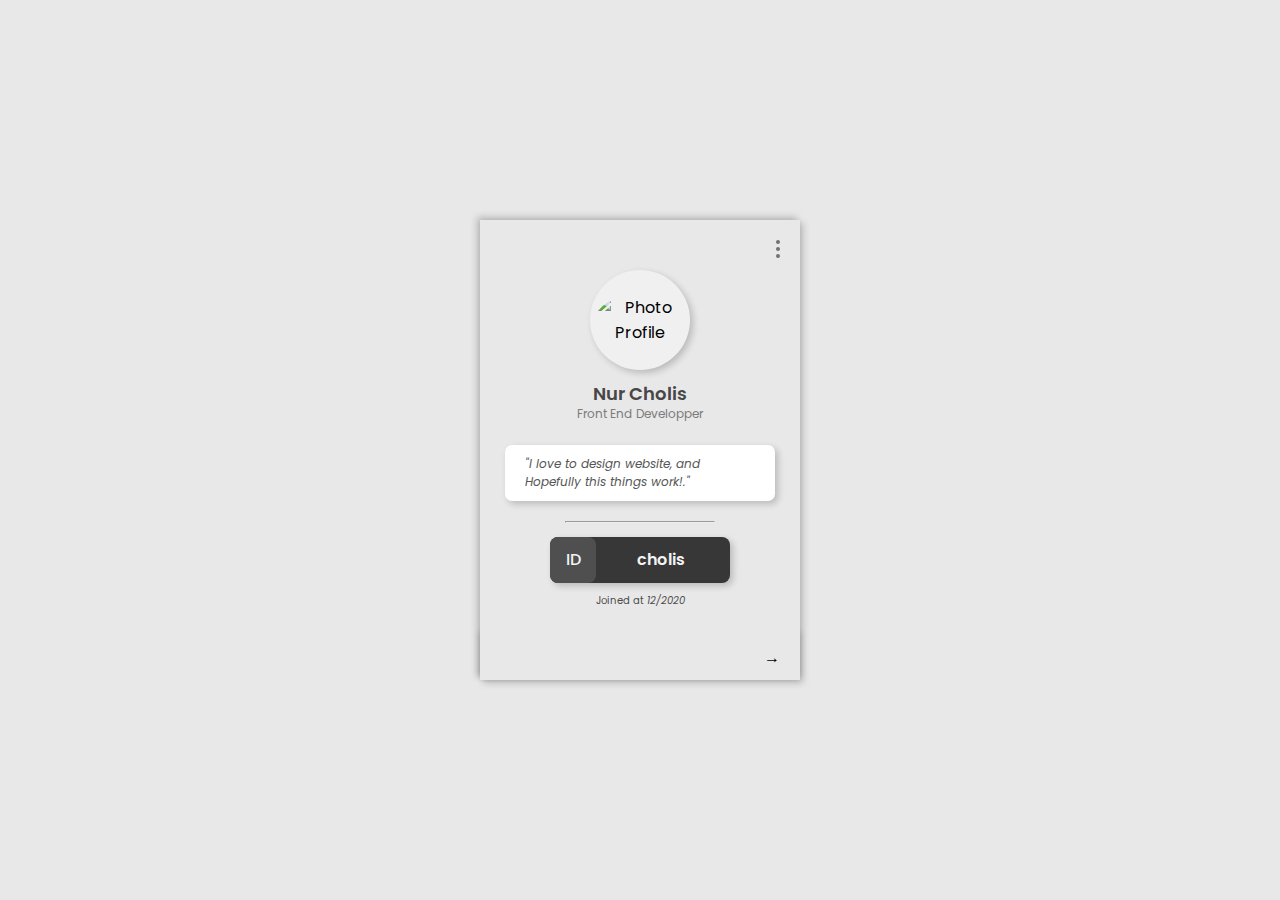
==== cubelink.html @ f31f00e4 "Create cubelink.html" ====
<!DOCTYPE html>
<html lang="en">

<head>
    <meta charset="UTF-8" />
    <meta name="viewport" content="width=device-width, initial-scale=1.0" />
    <title>Cublink | Cholis</title>
    <style type="text/css">
        /* IMPORT FONT POPPIN FROM GOOGLE FONTS */
@import url("https://fonts.googleapis.com/css2?family=Poppins:ital,wght@0,200;0,300;0,400;0,500;0,600;0,700;0,800;0,900;1,200;1,300;1,400;1,500;1,600;1,700;1,800&display=swap");

* {
  margin: 0;
  padding: 0;
  -webkit-box-sizing: border-box;
  box-sizing: border-box;
}

body {
  font-family: "Poppins", sans-serif;
  background-color: #e8e8e8;
}

.container {
  width: 100%;
  max-width: 1280px;
  margin: auto;
  min-height: 100vh;
  display: -webkit-box;
  display: -ms-flexbox;
  display: flex;
  -webkit-box-pack: center;
  -ms-flex-pack: center;
  justify-content: center;
  -webkit-box-align: center;
  -ms-flex-align: center;
  align-items: center;
  -webkit-box-orient: vertical;
  -webkit-box-direction: normal;
  -ms-flex-direction: column;
  flex-direction: column;
}

.card {
  /* margin-top: -40px; */
  width: 90%;
  max-width: 320px;
  min-height: 460px;
  -webkit-box-shadow: 3px 3px 7px rgba(0, 0, 0, 0.2),
    -3px -3px 7px rgba(0, 0, 0, 0.2);
  box-shadow: 3px 3px 7px rgba(0, 0, 0, 0.2), -3px -3px 7px rgba(0, 0, 0, 0.2);
  position: relative;
  -webkit-transform-style: preserve-3d;
  transform-style: preserve-3d;
  -webkit-transition: all 0.8s ease-in-out;
  -o-transition: all 0.8s ease-in-out;
  transition: all 0.8s ease-in-out;
  -webkit-backface-visibility: visible;
  backface-visibility: visible;
}

.front-side {
  width: 100%;
  min-height: 460px;
  background-color: #e8e8e8;
  margin: auto;
  position: absolute;
  padding: 10px;
}

.front-side nav {
  width: 100%;
  height: 40px;
  display: -webkit-box;
  display: -ms-flexbox;
  display: flex;
  -webkit-box-align: center;
  -ms-flex-align: center;
  align-items: center;
  -webkit-box-pack: end;
  -ms-flex-pack: end;
  justify-content: flex-end;
}
.front-side nav ul {
  list-style: none;
  display: -webkit-box;
  display: -ms-flexbox;
  display: flex;
  -webkit-box-pack: right;
  -ms-flex-pack: right;
  justify-content: right;
}
.front-side nav ul li {
  display: inline;
  margin-right: 0px;
}
.front-side nav ul li span {
  display: block;
  width: 4px;
  height: 4px;
  background-color: #727272;
  border-radius: 100%;
  margin-bottom: 3px;
}

.info {
  cursor: pointer;
  padding: 0 10px;
}

.front-side .tab-info {
  display: none;
  position: absolute;
  top: 0;
  right: 0;
  padding: 20px;
  width: 100px;
  height: 60px;
  background-color: #dfdfdf;
  -webkit-box-shadow: -3px 3px 8px rgba(0, 0, 0, 0.2);
  box-shadow: -3px 3px 8px rgba(0, 0, 0, 0.2);
  border-bottom-right-radius: 20px;
}
.front-side .tab-info div {
  margin-left: -15px;
  margin-top: -20px;
  color: #767676;
  cursor: pointer;
  font-size: 14px;
}
.front-side .tab-info p {
  margin-top: -5px;
  text-align: center;
  color: #525252;
  font-size: 10px;
  font-weight: 500;
}
.front-side .tab-info h5 {
  text-align: center;
  color: #525252;
  font-size: 12px;
}

.front-side header {
  width: 100%;
  min-height: 160px;
}
.front-side header .photo-wrapper {
  width: 100%;
  text-align: center;
}
.front-side header .photo-wrapper .photo {
  display: -webkit-box;
  display: -ms-flexbox;
  display: flex;
  margin: auto;
  width: 100px;
  height: 100px;
  background-color: #f0f0f0;
  -webkit-box-shadow: 3px 3px 7px rgba(0, 0, 0, 0.2);
  box-shadow: 3px 3px 7px rgba(0, 0, 0, 0.2);
  border-radius: 100%;
  -webkit-box-pack: center;
  -ms-flex-pack: center;
  justify-content: center;
  -webkit-box-align: center;
  -ms-flex-align: center;
  align-items: center;
}
.front-side header .photo-wrapper .photo img {
  width: 90%;
  border-radius: 100%;
}
.front-side header h2 {
  margin-top: 10px;
  text-align: center;
  font-size: 18px;
  color: #474747;
  font-weight: 600;
}
.front-side header p {
  margin-top: -2px;
  text-align: center;
  font-size: 12px;
  color: #7c7c7c;
}

.front-side .notes-wrap {
  margin-top: 15px;
  width: 100%;
  min-height: 50px;
}
.front-side .notes-wrap p {
  margin: auto;
  width: 90%;
  padding: 10px 20px;
  background-color: #fff;
  border-radius: 7px;
  -webkit-box-shadow: 3px 3px 7px rgba(0, 0, 0, 0.2);
  box-shadow: 3px 3px 7px rgba(0, 0, 0, 0.2);
  font-size: 12px;
  font-style: italic;
  color: #575757;
}

.line {
  margin: auto;
  margin-top: 20px;
  width: 50%;
}
.front-side .code-wrapper {
  margin-top: 10px;
  width: 100%;
  min-height: 80px;
  display: -webkit-box;
  display: -ms-flexbox;
  display: flex;
  -webkit-box-orient: vertical;
  -webkit-box-direction: normal;
  -ms-flex-direction: column;
  flex-direction: column;
  -webkit-box-pack: center;
  -ms-flex-pack: center;
  justify-content: center;
  -webkit-box-align: center;
  -ms-flex-align: center;
  align-items: center;
  z-index: 1;
}
.front-side .code-wrapper .code {
  width: 180px;
  height: 46px;
  background-color: #373737;
  border-radius: 8px;
  color: #f3f3f3;
  -webkit-box-shadow: 3px 3px 7px rgba(0, 0, 0, 0.2);
  box-shadow: 3px 3px 7px rgba(0, 0, 0, 0.2);
}
.front-side .code-wrapper .code b {
  display: inline-block;
  width: 72%;
  text-align: center;
  font-weight: 600;
}
.front-side .code-wrapper .code span {
  display: inline-block;
  width: 46px;
  height: 46px;
  background-color: #4f4f4f;
  border-radius: 8px;
  text-align: center;
  line-height: 46px;
  font-weight: 500;
}
.front-side .code-wrapper p {
  margin-top: 10px;
  font-size: 10px;
  color: #4b4b4b;
}

.front-side .navigation {
  width: 100%;
  left: 0;
  bottom: 0;
  padding-top: 10px;
  padding-bottom: 10px;
  position: absolute;
  display: -webkit-box;
  display: -ms-flexbox;
  display: flex;
  -webkit-box-pack: end;
  -ms-flex-pack: end;
  justify-content: flex-end;
}
.r-arr {
  margin-right: 20px;
  cursor: pointer;
}

.back-side {
  width: 100%;
  min-height: 460px;
  background-color: #e8e8e8;
  position: absolute;
  padding: 10px;

  -webkit-transform: translateZ(-1px) rotateY(180deg);

  transform: translateZ(-1px) rotateY(180deg);
}
.back-side .box {
  width: 100%;
}
.back-side .box .box-header {
  width: 100%;
  min-height: 60px;
}
.back-side .box .box-header h3 {
  text-align: center;
  font-size: 16px;
  font-weight: 600;
  padding: 10px 0px;
  color: #424242;
}
.back-side .box .box-body {
  margin: auto;
  width: 100%;
  height: 330px;
  overflow-y: scroll;
}
.back-side .box .box-body .section {
  margin: auto;
  width: 90%;
}
.back-side .box .box-body .section h5 {
  font-size: 14px;
  font-weight: 600;
  color: #666666;
  margin-bottom: 4px;
}
.back-side .box .box-body .section .link {
  width: 100%;
  padding: 5px 10px;
  border-left: 6px solid var(--color);
  margin-bottom: 10px;
  background-color: #fff;
  -webkit-box-shadow: 3px 3px 8px rgba(0, 0, 0, 0.2);
  box-shadow: 3px 3px 8px rgba(0, 0, 0, 0.2);
}
.back-side .box .box-body .section .link a {
  color: #6d6d6d;
  font-size: 12px;
  font-weight: 500;
  text-decoration: none;
  display: block;
}

.back-side .navigation {
  width: 100%;
  bottom: 0;
  left: 0;
  padding-top: 10px;
  padding-bottom: 10px;
  position: absolute;
  display: -webkit-box;
  display: -ms-flexbox;
  display: flex;
  -webkit-box-pack: justify;
  -ms-flex-pack: justify;
  justify-content: space-between;
  background-color: #373737;
  color: #e7e7e7;
  -webkit-box-shadow: 0px -3px 7px rgba(0, 0, 0, 0.2);
  box-shadow: 0px -3px 7px rgba(0, 0, 0, 0.2);
}
.l-arr {
  margin-left: 20px;
  cursor: pointer;
}
.num-links {
  margin-right: 20px;
}
.num-links span {
  font-size: 10px;
}

    </style>
</head>

<body>
    <div class="container">
        <div class="card" id="card">
            <div class="front-side">
                <nav>
                    <ul>
                        <li class="info" id="info"><span></span><span></span><span></span></li>
                    </ul>
                </nav>
                <div class="tab-info" id="tab-info">
                    <div id="close-tab">x</div>
                    <p>From</p>
                    <a href="#" target="_black" style="text-decoration: none;">
                        <h5>Cubelink</h5>
                    </a>
                </div>
                <header>
                    <div class="photo-wrapper">
                        <div class="photo">
                            <img src="./img/IMG_360pp9.jpg" alt="Photo Profile" title="Photo Profile" />
                        </div>
                    </div>
                    <h2>Nur Cholis</h2>
                    <p>Front End Developper</p>
                </header>
                <div class="notes-wrap">
                    <p>
                        "I love to design website, and Hopefully this things work!."
                    </p>
                </div>
                <hr class="line" />
                <div class="code-wrapper">
                    <div class="code">
                        <span>ID</span><b>cholis</b>
                    </div>
                    <p>Joined at <i>12/2020</i></p>
                </div>
                <div class="navigation">
                    <div class="r-arr" id="r-arr">→</div>
                </div>
            </div>

            <!----------- BACK SIDE ------------->
            <div class="back-side">
                <div class="box">
                    <div class="box-header">
                        <h3>Links</h3>
                        <hr />
                    </div>
                    <div class="box-body">

                        <div class="section">
                            <h5>Social Media</h5>
                            <div class="link" style="--color:#0C25D0;">
                                <a href="#" target="_blank">Facebook</a>
                            </div>
                            <div class="link" style="--color:#C20C7F;">
                                <a href="#" target="_blank">Instagram</a>
                            </div>
                            <div class="link" style="--color:#1BEA28;">
                                <a href="#" target="_blank">WhatsApp</a>
                            </div>

                        </div>
                        <div class="section">
                            <h5>Merchandise</h5>
                            <div class="link" style="--color:#DB133B;">
                                <a href="#" target="_blank">Bukalapak</a>
                            </div>
                            <div class="link" style="--color:#0CD03A;">
                                <a href="#" target="_blank">Tokopedia</a>
                            </div>
                        </div>
                        <div class="section">
                            <h5>Donate</h5>
                            <div class="link" style="--color:#CECECE;">
                                <a href="#" target="_blank">Saweria</a>
                            </div>
                        </div>
                        <div class="section">
                            <h5>Social Media</h5>
                            <div class="link" style="--color:#0C25D0;">
                                <a href="#" target="_blank">Facebook</a>
                            </div>
                            <div class="link" style="--color:#C20C7F;">
                                <a href="#" target="_blank">Instagram</a>
                            </div>
                            <div class="link" style="--color:#1BEA28;">
                                <a href="#" target="_blank">WhatsApp</a>
                            </div>

                        </div>
                        <div class="section">
                            <h5>Merchandise</h5>
                            <div class="link" style="--color:#DB133B;">
                                <a href="#" target="_blank">Bukalapak</a>
                            </div>
                            <div class="link" style="--color:#0CD03A;">
                                <a href="#" target="_blank">Tokopedia</a>
                            </div>
                        </div>
                        <div class="section">
                            <h5>Donate</h5>
                            <div class="link" style="--color:#CECECE;">
                                <a href="#" target="_blank">Saweria</a>
                            </div>
                        </div>
                        <div class="section">
                            <h5>Social Media</h5>
                            <div class="link" style="--color:#0C25D0;">
                                <a href="#" target="_blank">Facebook</a>
                            </div>
                            <div class="link" style="--color:#C20C7F;">
                                <a href="#" target="_blank">Instagram</a>
                            </div>
                            <div class="link" style="--color:#1BEA28;">
                                <a href="#" target="_blank">WhatsApp</a>
                            </div>

                        </div>
                        <div class="section">
                            <h5>Merchandise</h5>
                            <div class="link" style="--color:#DB133B;">
                                <a href="#" target="_blank">Bukalapak</a>
                            </div>
                            <div class="link" style="--color:#0CD03A;">
                                <a href="#" target="_blank">Tokopedia</a>
                            </div>
                        </div>
                        <div class="section">
                            <h5>Donate</h5>
                            <div class="link" style="--color:#CECECE;">
                                <a href="#" target="_blank">Saweria</a>
                            </div>
                        </div>




                    </div>
                </div>

                <div class="navigation">
                    <div class="l-arr" id="l-arr">←</div>
                    <div class="num-links"><span>Total : 18 / 50</span></div>
                </div>
            </div>
        </div>
    </div>


    <script type="text/javascript" src="index.js">
    
      let info = document.querySelector("#info");
      let tab_info = document.querySelector("#tab-info");
      let x_tab = document.querySelector("#close-tab");
      let rarr = document.querySelector("#r-arr");
      let larr = document.querySelector("#l-arr");
      let card = document.querySelector("#card");

      info.addEventListener("click", function () {
        tab_info.style.display = "block";
      });

      x_tab.addEventListener("click", function () {
        tab_info.style.display = "none";
      });

      rarr.addEventListener("click", function () {
        card.style.transform = "rotateY(-180deg)";
      });

      larr.addEventListener("click", function () {
        card.style.transform = "rotateY(0deg)";
      });

    </script>
</body>

</html>
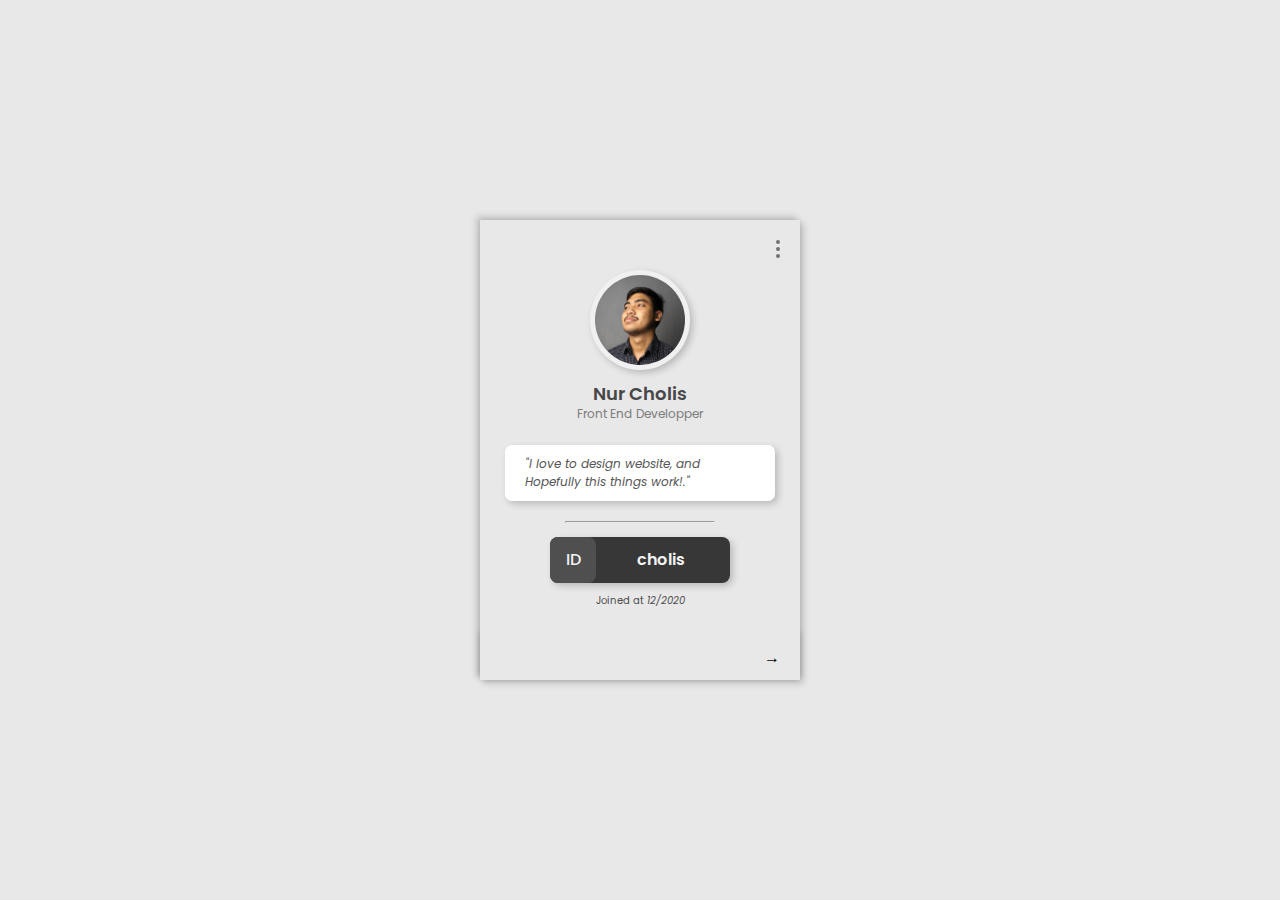
==== commit cbc9560c: "Update cubelink.html" ====
--- a/cubelink.html
+++ b/cubelink.html
@@ -5,9 +5,9 @@
     <meta charset="UTF-8" />
     <meta name="viewport" content="width=device-width, initial-scale=1.0" />
     <title>Cublink | Cholis</title>
+    <link rel="preconnect" href="https://fonts.gstatic.com">
+    <link href="https://fonts.googleapis.com/css2?family=Poppins:ital,wght@0,200;0,300;0,400;0,500;0,600;0,700;0,800;0,900;1,200;1,300;1,400;1,500;1,600;1,700;1,800&display=swap" rel="stylesheet">
     <style type="text/css">
-        /* IMPORT FONT POPPIN FROM GOOGLE FONTS */
-@import url("https://fonts.googleapis.com/css2?family=Poppins:ital,wght@0,200;0,300;0,400;0,500;0,600;0,700;0,800;0,900;1,200;1,300;1,400;1,500;1,600;1,700;1,800&display=swap");
 
 * {
   margin: 0;
